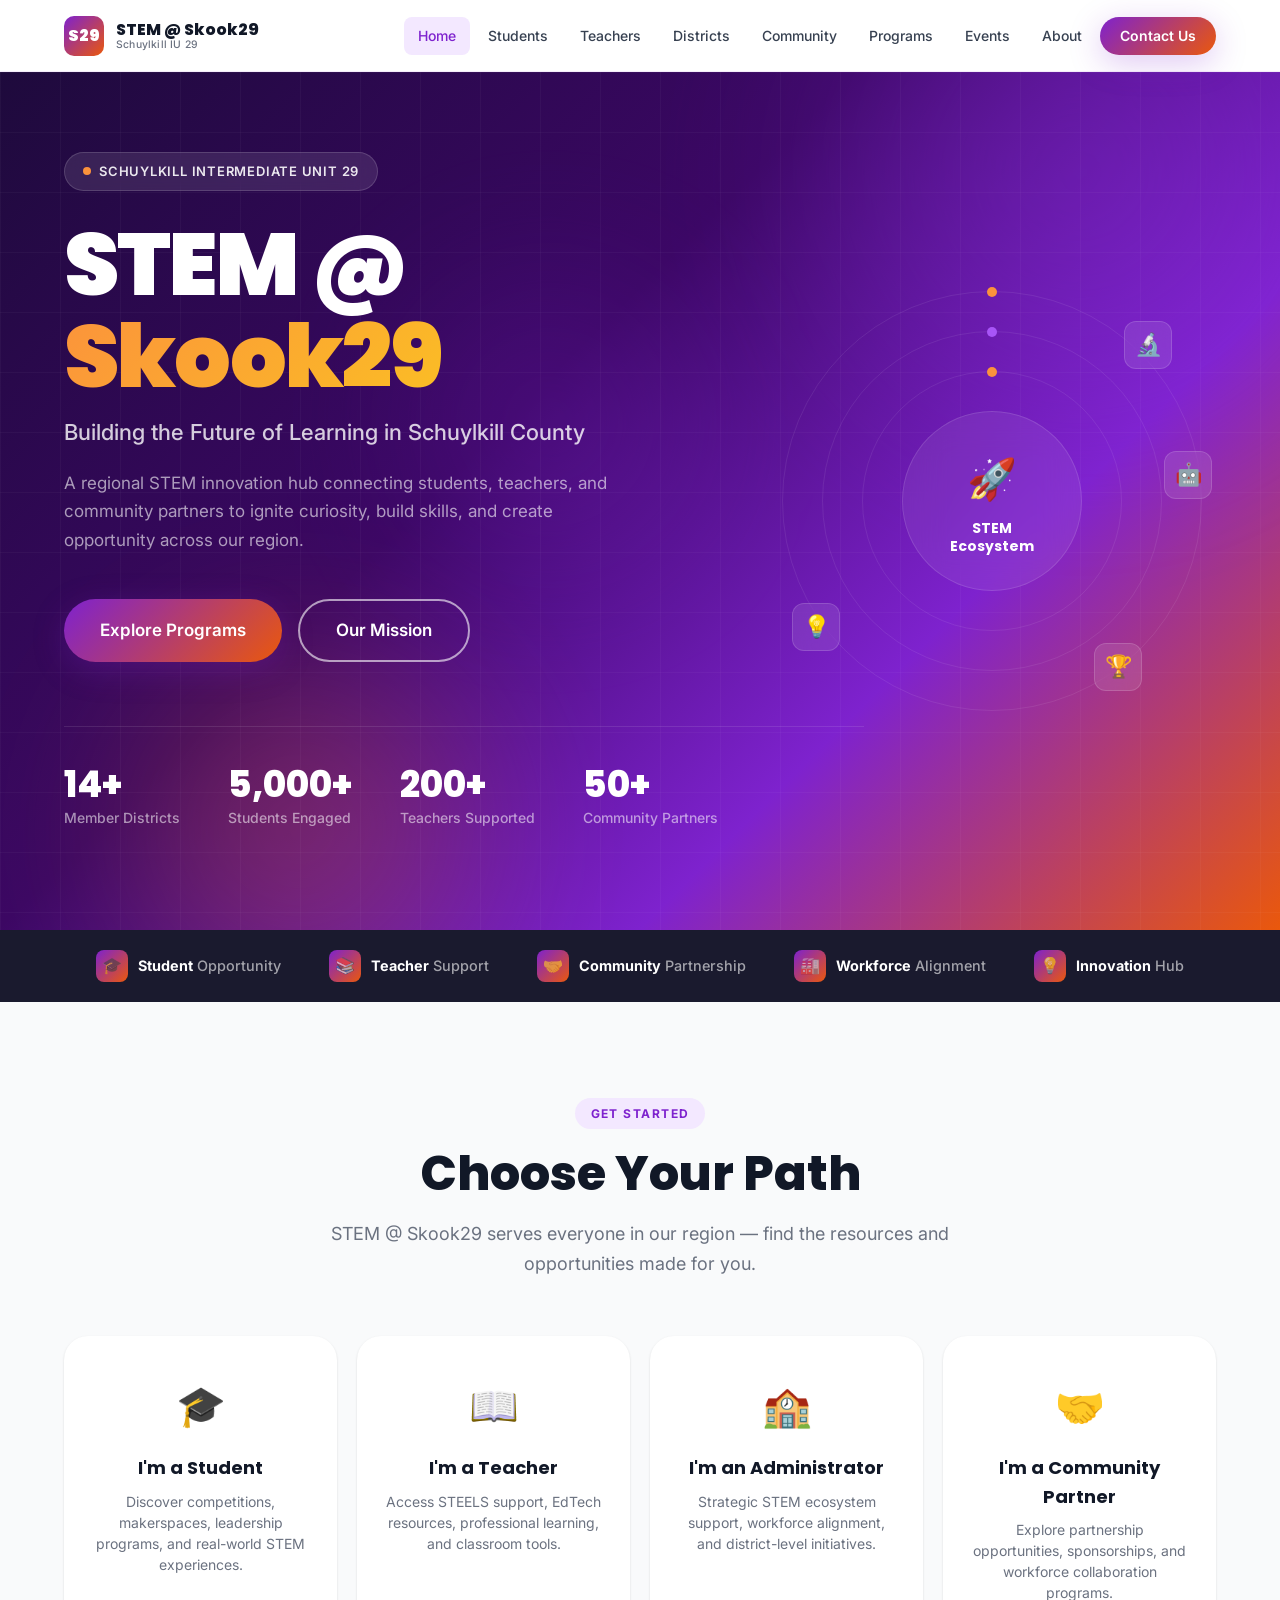
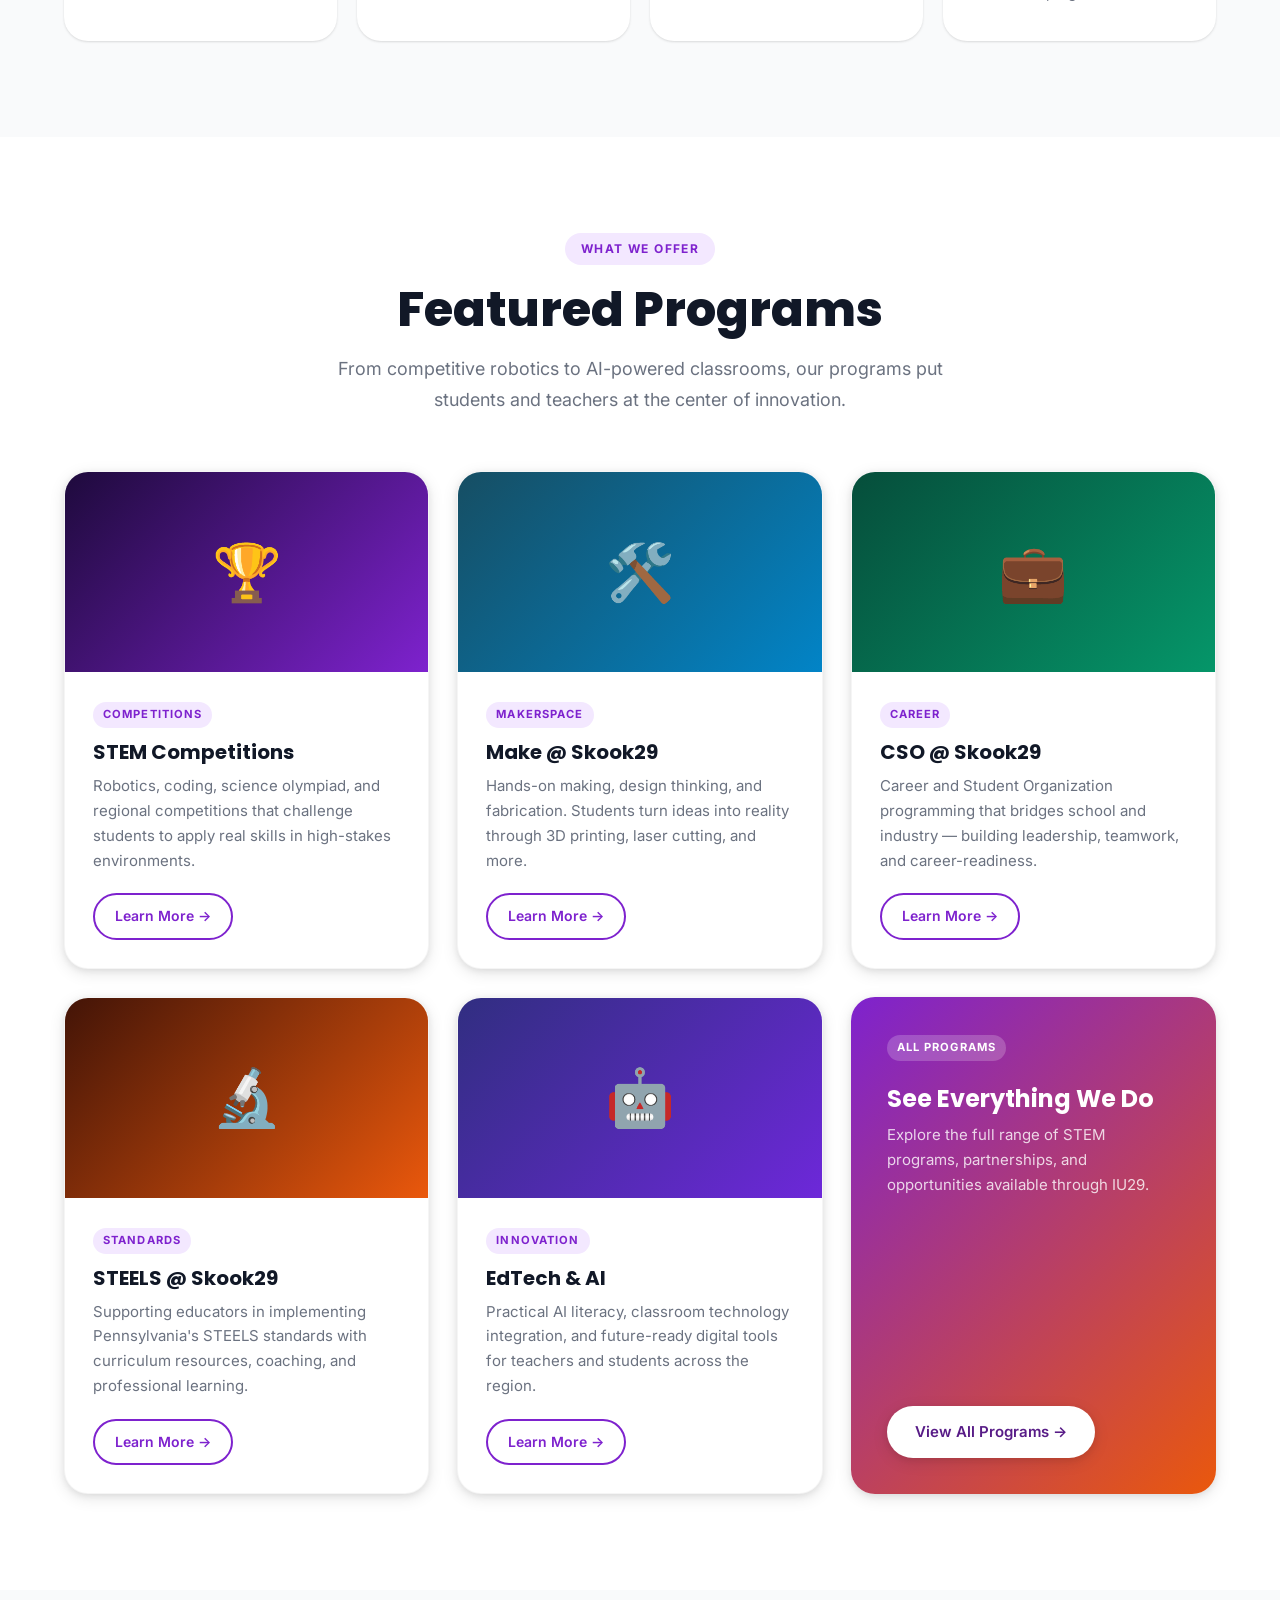
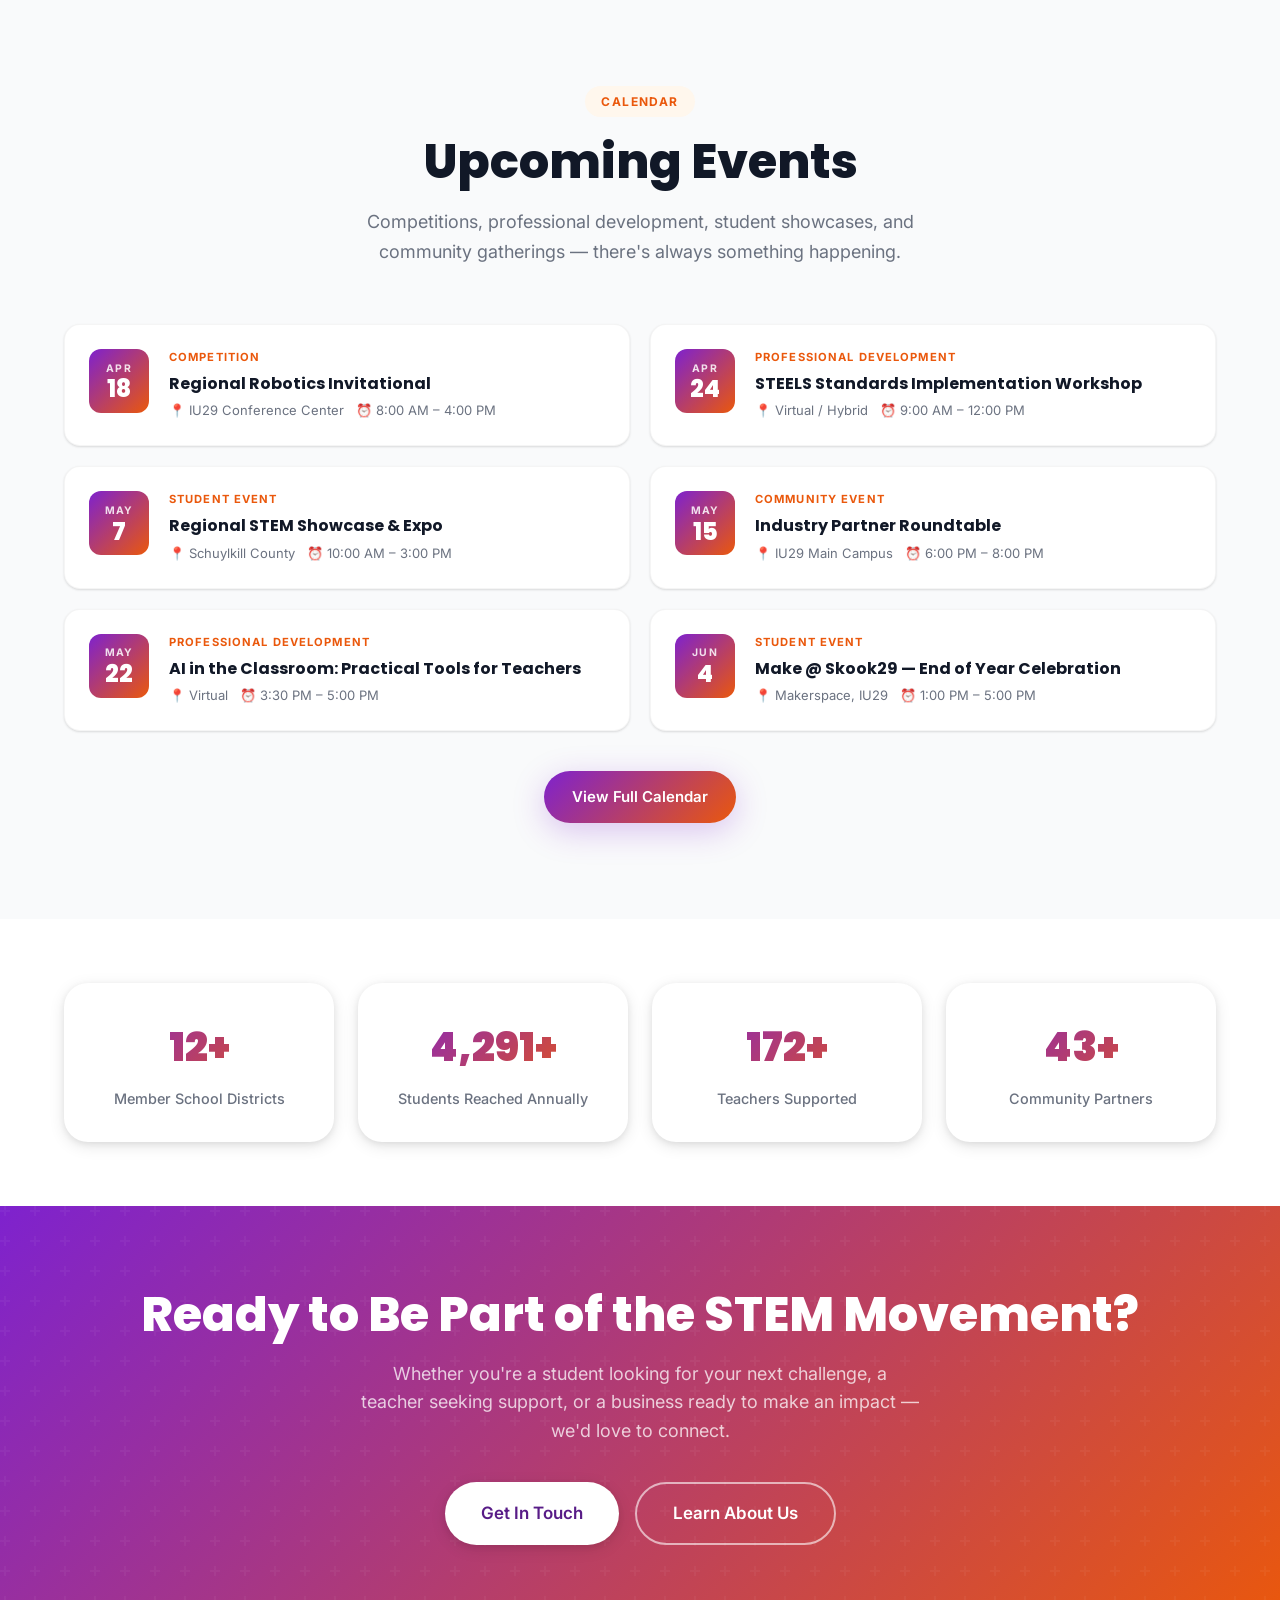
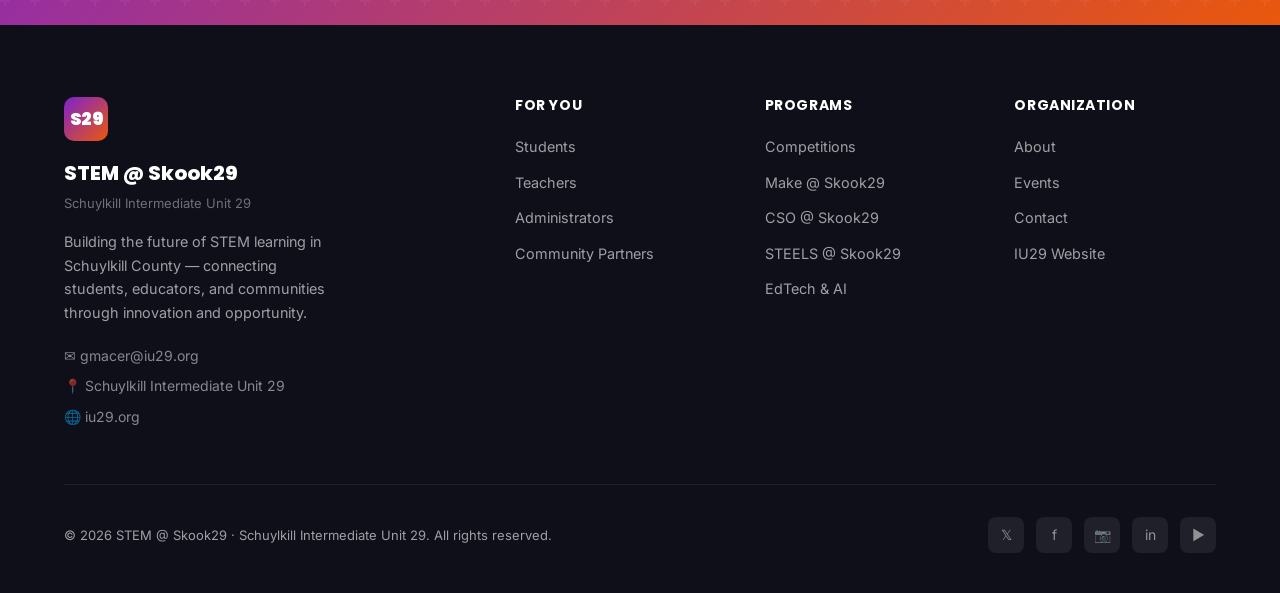
==== index.html @ bfcc295a "Add files via upload" ====
<!DOCTYPE html>
<html lang="en">
<head>
  <meta charset="UTF-8" />
  <meta name="viewport" content="width=device-width, initial-scale=1.0" />
  <title>STEM @ Skook29 — Schuylkill Intermediate Unit 29</title>
  <meta name="description" content="STEM @ Skook29 is the regional STEM innovation hub for Schuylkill County — connecting students, teachers, and community partners to build the future of learning." />
  <link rel="stylesheet" href="css/styles.css" />
  <style>
    /* Page-specific additions */
    .hero-visual {
      position: absolute;
      right: 0;
      top: 0;
      bottom: 0;
      width: 45%;
      display: flex;
      align-items: center;
      justify-content: center;
      pointer-events: none;
    }
    .hero-visual-inner {
      position: relative;
      width: 420px;
      height: 420px;
    }
    .hero-ring {
      position: absolute;
      border-radius: 50%;
      border: 1px solid rgba(255,255,255,0.08);
      animation: rotate 20s linear infinite;
    }
    .hero-ring-1 { inset: 0; animation-duration: 25s; }
    .hero-ring-2 { inset: 40px; animation-duration: 18s; animation-direction: reverse; }
    .hero-ring-3 { inset: 80px; animation-duration: 30s; }
    @keyframes rotate { from { transform: rotate(0deg); } to { transform: rotate(360deg); } }
    .hero-ring-dot {
      position: absolute;
      width: 10px;
      height: 10px;
      border-radius: 50%;
      background: var(--orange-400);
      top: -5px;
      left: 50%;
      transform: translateX(-50%);
    }
    .hero-center-badge {
      position: absolute;
      inset: 120px;
      background: rgba(255,255,255,0.07);
      backdrop-filter: blur(20px);
      border-radius: 50%;
      border: 1px solid rgba(255,255,255,0.12);
      display: flex;
      flex-direction: column;
      align-items: center;
      justify-content: center;
      text-align: center;
      padding: 20px;
    }
    .hero-center-emoji { font-size: 2.5rem; margin-bottom: 8px; }
    .hero-center-text {
      font-family: var(--font-display);
      font-size: 0.875rem;
      font-weight: 700;
      color: white;
      line-height: 1.3;
    }
    .hero-orbit-icon {
      position: absolute;
      width: 48px;
      height: 48px;
      background: rgba(255,255,255,0.1);
      backdrop-filter: blur(10px);
      border-radius: var(--radius-md);
      border: 1px solid rgba(255,255,255,0.15);
      display: flex;
      align-items: center;
      justify-content: center;
      font-size: 1.375rem;
    }

    @media (max-width: 900px) { .hero-visual { display: none; } }

    /* Mission bar */
    .mission-bar {
      background: var(--dark-800);
      padding: 20px 0;
    }
    .mission-bar-inner {
      display: flex;
      align-items: center;
      justify-content: center;
      gap: 48px;
      flex-wrap: wrap;
    }
    .mission-pill {
      display: flex;
      align-items: center;
      gap: 10px;
      color: rgba(255,255,255,0.6);
      font-size: 0.9rem;
      font-weight: 500;
    }
    .mission-pill-icon {
      width: 32px;
      height: 32px;
      background: var(--gradient-main);
      border-radius: var(--radius-sm);
      display: flex;
      align-items: center;
      justify-content: center;
      font-size: 1rem;
    }
    .mission-pill strong { color: white; }
  </style>
</head>
<body>

  <!-- NAVIGATION -->
  <nav class="navbar">
    <div class="navbar-inner">
      <a href="index.html" class="nav-brand">
        <div class="nav-logo">S29</div>
        <div class="nav-brand-text">
          <span class="nav-brand-name">STEM @ Skook29</span>
          <span class="nav-brand-sub">Schuylkill IU 29</span>
        </div>
      </a>
      <div class="nav-links">
        <a href="index.html" class="active">Home</a>
        <a href="students.html">Students</a>
        <a href="teachers.html">Teachers</a>
        <a href="districts.html">Districts</a>
        <a href="community.html">Community</a>
        <a href="programs.html">Programs</a>
        <a href="events.html">Events</a>
        <a href="about.html">About</a>
        <a href="contact.html" class="nav-cta">Contact Us</a>
      </div>
      <button class="nav-hamburger" aria-label="Toggle navigation">
        <span></span><span></span><span></span>
      </button>
    </div>
  </nav>

  <!-- MOBILE NAV -->
  <div class="mobile-nav">
    <a href="index.html">Home</a>
    <a href="students.html">Students</a>
    <a href="teachers.html">Teachers</a>
    <a href="districts.html">Districts</a>
    <a href="community.html">Community</a>
    <a href="programs.html">Programs</a>
    <a href="events.html">Events</a>
    <a href="about.html">About</a>
    <a href="contact.html">Contact</a>
  </div>

  <!-- HERO -->
  <section class="hero">
    <div class="hero-bg-orbs">
      <div class="hero-orb hero-orb-1"></div>
      <div class="hero-orb hero-orb-2"></div>
      <div class="hero-orb hero-orb-3"></div>
    </div>
    <div class="hero-grid-pattern"></div>

    <div class="hero-visual">
      <div class="hero-visual-inner">
        <div class="hero-ring hero-ring-1"><div class="hero-ring-dot"></div></div>
        <div class="hero-ring hero-ring-2"><div class="hero-ring-dot" style="background:#a855f7"></div></div>
        <div class="hero-ring hero-ring-3"><div class="hero-ring-dot" style="background:#fb923c"></div></div>
        <div class="hero-center-badge">
          <div class="hero-center-emoji">🚀</div>
          <div class="hero-center-text">STEM<br>Ecosystem</div>
        </div>
        <div class="hero-orbit-icon" style="top: 30px; right: 30px;">🔬</div>
        <div class="hero-orbit-icon" style="bottom: 60px; left: 10px;">💡</div>
        <div class="hero-orbit-icon" style="top: 160px; right: -10px;">🤖</div>
        <div class="hero-orbit-icon" style="bottom: 20px; right: 60px;">🏆</div>
      </div>
    </div>

    <div class="container">
      <div class="hero-content">
        <div class="hero-eyebrow">
          <div class="hero-eyebrow-dot"></div>
          Schuylkill Intermediate Unit 29
        </div>
        <h1 class="hero-title">
          STEM @<br>
          <span class="hero-title-accent">Skook29</span>
        </h1>
        <p class="hero-subtitle">Building the Future of Learning in Schuylkill County</p>
        <p class="hero-mission">
          A regional STEM innovation hub connecting students, teachers, and community partners
          to ignite curiosity, build skills, and create opportunity across our region.
        </p>
        <div class="hero-actions">
          <a href="programs.html" class="btn btn-primary btn-lg">Explore Programs</a>
          <a href="about.html" class="btn btn-outline-white btn-lg">Our Mission</a>
        </div>
        <div class="hero-stats">
          <div>
            <div class="hero-stat-value" data-counter="14" data-suffix="+">14+</div>
            <div class="hero-stat-label">Member Districts</div>
          </div>
          <div>
            <div class="hero-stat-value" data-counter="5000" data-suffix="+">5,000+</div>
            <div class="hero-stat-label">Students Engaged</div>
          </div>
          <div>
            <div class="hero-stat-value" data-counter="200" data-suffix="+">200+</div>
            <div class="hero-stat-label">Teachers Supported</div>
          </div>
          <div>
            <div class="hero-stat-value" data-counter="50" data-suffix="+">50+</div>
            <div class="hero-stat-label">Community Partners</div>
          </div>
        </div>
      </div>
    </div>
  </section>

  <!-- MISSION BAR -->
  <div class="mission-bar">
    <div class="container">
      <div class="mission-bar-inner">
        <div class="mission-pill">
          <div class="mission-pill-icon">🎓</div>
          <span><strong>Student</strong> Opportunity</span>
        </div>
        <div class="mission-pill">
          <div class="mission-pill-icon">📚</div>
          <span><strong>Teacher</strong> Support</span>
        </div>
        <div class="mission-pill">
          <div class="mission-pill-icon">🤝</div>
          <span><strong>Community</strong> Partnership</span>
        </div>
        <div class="mission-pill">
          <div class="mission-pill-icon">🏭</div>
          <span><strong>Workforce</strong> Alignment</span>
        </div>
        <div class="mission-pill">
          <div class="mission-pill-icon">💡</div>
          <span><strong>Innovation</strong> Hub</span>
        </div>
      </div>
    </div>
  </div>

  <!-- CHOOSE YOUR PATH -->
  <section class="path-section">
    <div class="container">
      <div class="section-header">
        <span class="section-label">Get Started</span>
        <h2 class="section-title">Choose Your Path</h2>
        <p class="section-subtitle">STEM @ Skook29 serves everyone in our region — find the resources and opportunities made for you.</p>
      </div>
      <div class="path-grid">
        <a href="students.html" class="path-card fade-in">
          <span class="path-icon">🎓</span>
          <div class="path-title">I'm a Student</div>
          <p class="path-desc">Discover competitions, makerspaces, leadership programs, and real-world STEM experiences.</p>
        </a>
        <a href="teachers.html" class="path-card fade-in">
          <span class="path-icon">📖</span>
          <div class="path-title">I'm a Teacher</div>
          <p class="path-desc">Access STEELS support, EdTech resources, professional learning, and classroom tools.</p>
        </a>
        <a href="districts.html" class="path-card fade-in">
          <span class="path-icon">🏫</span>
          <div class="path-title">I'm an Administrator</div>
          <p class="path-desc">Strategic STEM ecosystem support, workforce alignment, and district-level initiatives.</p>
        </a>
        <a href="community.html" class="path-card fade-in">
          <span class="path-icon">🤝</span>
          <div class="path-title">I'm a Community Partner</div>
          <p class="path-desc">Explore partnership opportunities, sponsorships, and workforce collaboration programs.</p>
        </a>
      </div>
    </div>
  </section>

  <!-- FEATURED PROGRAMS -->
  <section class="programs-section">
    <div class="container">
      <div class="section-header">
        <span class="section-label">What We Offer</span>
        <h2 class="section-title">Featured Programs</h2>
        <p class="section-subtitle">From competitive robotics to AI-powered classrooms, our programs put students and teachers at the center of innovation.</p>
      </div>
      <div class="grid-3 fade-in">

        <div class="card">
          <div class="card-image" style="background: linear-gradient(135deg, #1e0a3c, #7e22ce);">
            <span style="font-size: 3.5rem;">🏆</span>
          </div>
          <div class="card-body">
            <span class="card-tag">Competitions</span>
            <h3 class="card-title">STEM Competitions</h3>
            <p class="card-text">Robotics, coding, science olympiad, and regional competitions that challenge students to apply real skills in high-stakes environments.</p>
            <a href="programs.html#competitions" class="btn btn-secondary btn-sm">Learn More →</a>
          </div>
        </div>

        <div class="card">
          <div class="card-image" style="background: linear-gradient(135deg, #164e63, #0284c7);">
            <span style="font-size: 3.5rem;">🛠️</span>
          </div>
          <div class="card-body">
            <span class="card-tag">Makerspace</span>
            <h3 class="card-title">Make @ Skook29</h3>
            <p class="card-text">Hands-on making, design thinking, and fabrication. Students turn ideas into reality through 3D printing, laser cutting, and more.</p>
            <a href="programs.html#make" class="btn btn-secondary btn-sm">Learn More →</a>
          </div>
        </div>

        <div class="card">
          <div class="card-image" style="background: linear-gradient(135deg, #064e3b, #059669);">
            <span style="font-size: 3.5rem;">💼</span>
          </div>
          <div class="card-body">
            <span class="card-tag">Career</span>
            <h3 class="card-title">CSO @ Skook29</h3>
            <p class="card-text">Career and Student Organization programming that bridges school and industry — building leadership, teamwork, and career-readiness.</p>
            <a href="programs.html#cso" class="btn btn-secondary btn-sm">Learn More →</a>
          </div>
        </div>

        <div class="card">
          <div class="card-image" style="background: linear-gradient(135deg, #431407, #ea580c);">
            <span style="font-size: 3.5rem;">🔬</span>
          </div>
          <div class="card-body">
            <span class="card-tag">Standards</span>
            <h3 class="card-title">STEELS @ Skook29</h3>
            <p class="card-text">Supporting educators in implementing Pennsylvania's STEELS standards with curriculum resources, coaching, and professional learning.</p>
            <a href="programs.html#steels" class="btn btn-secondary btn-sm">Learn More →</a>
          </div>
        </div>

        <div class="card">
          <div class="card-image" style="background: linear-gradient(135deg, #312e81, #6d28d9);">
            <span style="font-size: 3.5rem;">🤖</span>
          </div>
          <div class="card-body">
            <span class="card-tag">Innovation</span>
            <h3 class="card-title">EdTech & AI</h3>
            <p class="card-text">Practical AI literacy, classroom technology integration, and future-ready digital tools for teachers and students across the region.</p>
            <a href="programs.html#edtech" class="btn btn-secondary btn-sm">Learn More →</a>
          </div>
        </div>

        <div class="card" style="background: var(--gradient-main); border: none;">
          <div class="card-body" style="padding: 36px; display: flex; flex-direction: column; height: 100%; justify-content: space-between;">
            <div>
              <span class="card-tag" style="background: rgba(255,255,255,0.2); color: white;">All Programs</span>
              <h3 class="card-title" style="color: white; font-size: 1.5rem; margin-top: 12px;">See Everything We Do</h3>
              <p class="card-text" style="color: rgba(255,255,255,0.8);">Explore the full range of STEM programs, partnerships, and opportunities available through IU29.</p>
            </div>
            <a href="programs.html" class="btn btn-white" style="margin-top: 24px; align-self: flex-start;">View All Programs →</a>
          </div>
        </div>

      </div>
    </div>
  </section>

  <!-- EVENTS PREVIEW -->
  <section class="events-section">
    <div class="container">
      <div class="section-header">
        <span class="section-label orange">Calendar</span>
        <h2 class="section-title">Upcoming Events</h2>
        <p class="section-subtitle">Competitions, professional development, student showcases, and community gatherings — there's always something happening.</p>
      </div>
      <div class="events-grid fade-in" style="margin-bottom: 40px;">

        <div class="event-card">
          <div class="event-date-box">
            <div class="event-date-month">Apr</div>
            <div class="event-date-day">18</div>
          </div>
          <div class="event-content">
            <div class="event-category">Competition</div>
            <div class="event-title">Regional Robotics Invitational</div>
            <div class="event-meta">
              <span>📍 IU29 Conference Center</span>
              <span>⏰ 8:00 AM – 4:00 PM</span>
            </div>
          </div>
        </div>

        <div class="event-card">
          <div class="event-date-box">
            <div class="event-date-month">Apr</div>
            <div class="event-date-day">24</div>
          </div>
          <div class="event-content">
            <div class="event-category">Professional Development</div>
            <div class="event-title">STEELS Standards Implementation Workshop</div>
            <div class="event-meta">
              <span>📍 Virtual / Hybrid</span>
              <span>⏰ 9:00 AM – 12:00 PM</span>
            </div>
          </div>
        </div>

        <div class="event-card">
          <div class="event-date-box">
            <div class="event-date-month">May</div>
            <div class="event-date-day">7</div>
          </div>
          <div class="event-content">
            <div class="event-category">Student Event</div>
            <div class="event-title">Regional STEM Showcase & Expo</div>
            <div class="event-meta">
              <span>📍 Schuylkill County</span>
              <span>⏰ 10:00 AM – 3:00 PM</span>
            </div>
          </div>
        </div>

        <div class="event-card">
          <div class="event-date-box">
            <div class="event-date-month">May</div>
            <div class="event-date-day">15</div>
          </div>
          <div class="event-content">
            <div class="event-category">Community Event</div>
            <div class="event-title">Industry Partner Roundtable</div>
            <div class="event-meta">
              <span>📍 IU29 Main Campus</span>
              <span>⏰ 6:00 PM – 8:00 PM</span>
            </div>
          </div>
        </div>

        <div class="event-card">
          <div class="event-date-box">
            <div class="event-date-month">May</div>
            <div class="event-date-day">22</div>
          </div>
          <div class="event-content">
            <div class="event-category">Professional Development</div>
            <div class="event-title">AI in the Classroom: Practical Tools for Teachers</div>
            <div class="event-meta">
              <span>📍 Virtual</span>
              <span>⏰ 3:30 PM – 5:00 PM</span>
            </div>
          </div>
        </div>

        <div class="event-card">
          <div class="event-date-box">
            <div class="event-date-month">Jun</div>
            <div class="event-date-day">4</div>
          </div>
          <div class="event-content">
            <div class="event-category">Student Event</div>
            <div class="event-title">Make @ Skook29 — End of Year Celebration</div>
            <div class="event-meta">
              <span>📍 Makerspace, IU29</span>
              <span>⏰ 1:00 PM – 5:00 PM</span>
            </div>
          </div>
        </div>

      </div>
      <div style="text-align: center;">
        <a href="events.html" class="btn btn-primary">View Full Calendar</a>
      </div>
    </div>
  </section>

  <!-- STATS ROW -->
  <section style="padding: var(--section-pad-sm) 0; background: white;">
    <div class="container">
      <div class="grid-4 fade-in">
        <div class="stat-card">
          <div class="value" data-counter="14" data-suffix="+">14+</div>
          <div class="label">Member School Districts</div>
        </div>
        <div class="stat-card">
          <div class="value" data-counter="5000" data-suffix="+">5,000+</div>
          <div class="label">Students Reached Annually</div>
        </div>
        <div class="stat-card">
          <div class="value" data-counter="200" data-suffix="+">200+</div>
          <div class="label">Teachers Supported</div>
        </div>
        <div class="stat-card">
          <div class="value" data-counter="50" data-suffix="+">50+</div>
          <div class="label">Community Partners</div>
        </div>
      </div>
    </div>
  </section>

  <!-- CTA BANNER -->
  <section class="cta-banner">
    <div class="container">
      <div class="cta-banner-content">
        <h2>Ready to Be Part of the STEM Movement?</h2>
        <p>Whether you're a student looking for your next challenge, a teacher seeking support, or a business ready to make an impact — we'd love to connect.</p>
        <div class="cta-banner-actions">
          <a href="contact.html" class="btn btn-white btn-lg">Get In Touch</a>
          <a href="about.html" class="btn btn-outline-white btn-lg">Learn About Us</a>
        </div>
      </div>
    </div>
  </section>

  <!-- FOOTER -->
  <footer class="footer">
    <div class="container">
      <div class="footer-grid">
        <div class="footer-brand">
          <div class="nav-logo">S29</div>
          <div class="footer-brand-name">STEM @ Skook29</div>
          <div class="footer-brand-sub">Schuylkill Intermediate Unit 29</div>
          <p>Building the future of STEM learning in Schuylkill County — connecting students, educators, and communities through innovation and opportunity.</p>
          <div class="footer-contact">
            <a href="mailto:gmacer@iu29.org">✉ gmacer@iu29.org</a>
            <a href="#">📍 Schuylkill Intermediate Unit 29</a>
            <a href="#">🌐 iu29.org</a>
          </div>
        </div>
        <div class="footer-col">
          <h4>For You</h4>
          <ul>
            <li><a href="students.html">Students</a></li>
            <li><a href="teachers.html">Teachers</a></li>
            <li><a href="districts.html">Administrators</a></li>
            <li><a href="community.html">Community Partners</a></li>
          </ul>
        </div>
        <div class="footer-col">
          <h4>Programs</h4>
          <ul>
            <li><a href="programs.html#competitions">Competitions</a></li>
            <li><a href="programs.html#make">Make @ Skook29</a></li>
            <li><a href="programs.html#cso">CSO @ Skook29</a></li>
            <li><a href="programs.html#steels">STEELS @ Skook29</a></li>
            <li><a href="programs.html#edtech">EdTech & AI</a></li>
          </ul>
        </div>
        <div class="footer-col">
          <h4>Organization</h4>
          <ul>
            <li><a href="about.html">About</a></li>
            <li><a href="events.html">Events</a></li>
            <li><a href="contact.html">Contact</a></li>
            <li><a href="#">IU29 Website</a></li>
          </ul>
        </div>
      </div>
      <div class="footer-bottom">
        <p>© 2026 STEM @ Skook29 · Schuylkill Intermediate Unit 29. All rights reserved.</p>
        <div class="social-links">
          <a href="#" class="social-link" aria-label="Twitter">𝕏</a>
          <a href="#" class="social-link" aria-label="Facebook">f</a>
          <a href="#" class="social-link" aria-label="Instagram">📷</a>
          <a href="#" class="social-link" aria-label="LinkedIn">in</a>
          <a href="#" class="social-link" aria-label="YouTube">▶</a>
        </div>
      </div>
    </div>
  </footer>

  <script src="js/main.js"></script>
</body>
</html>
---- css/styles.css ----
/* =========================================
   STEM @ Skook29 — Design System
   ========================================= */

@import url('https://fonts.googleapis.com/css2?family=Inter:wght@300;400;500;600;700;800;900&family=Poppins:wght@400;500;600;700;800;900&display=swap');

/* --- CSS Custom Properties --- */
:root {
  --purple-900: #1e0a3c;
  --purple-800: #3b0764;
  --purple-700: #581c87;
  --purple-600: #7e22ce;
  --purple-500: #9333ea;
  --purple-400: #a855f7;
  --purple-100: #f3e8ff;

  --orange-600: #ea580c;
  --orange-500: #f97316;
  --orange-400: #fb923c;
  --orange-100: #fff7ed;

  --dark: #0f0f1a;
  --dark-800: #1a1a2e;
  --gray-900: #111827;
  --gray-700: #374151;
  --gray-500: #6b7280;
  --gray-300: #d1d5db;
  --gray-100: #f3f4f6;
  --gray-50: #f9fafb;
  --white: #ffffff;

  --gradient-main: linear-gradient(135deg, #7e22ce 0%, #ea580c 100%);
  --gradient-hero: linear-gradient(135deg, #1e0a3c 0%, #3b0764 40%, #7e22ce 70%, #ea580c 100%);
  --gradient-card: linear-gradient(135deg, #7e22ce, #9333ea);
  --gradient-orange: linear-gradient(135deg, #ea580c, #f97316);
  --gradient-subtle: linear-gradient(135deg, #f3e8ff 0%, #fff7ed 100%);

  --shadow-sm: 0 1px 3px rgba(0,0,0,0.08), 0 1px 2px rgba(0,0,0,0.06);
  --shadow-md: 0 4px 16px rgba(0,0,0,0.10), 0 2px 6px rgba(0,0,0,0.07);
  --shadow-lg: 0 10px 40px rgba(0,0,0,0.12), 0 4px 12px rgba(0,0,0,0.08);
  --shadow-xl: 0 20px 60px rgba(0,0,0,0.15);
  --shadow-purple: 0 8px 32px rgba(126,34,206,0.25);
  --shadow-orange: 0 8px 32px rgba(234,88,12,0.25);

  --radius-sm: 8px;
  --radius-md: 12px;
  --radius-lg: 16px;
  --radius-xl: 24px;
  --radius-full: 9999px;

  --font-body: 'Inter', -apple-system, BlinkMacSystemFont, sans-serif;
  --font-display: 'Poppins', 'Inter', sans-serif;

  --nav-height: 72px;
  --section-pad: 96px;
  --section-pad-sm: 64px;
}

/* --- Reset & Base --- */
*, *::before, *::after { box-sizing: border-box; margin: 0; padding: 0; }

html {
  scroll-behavior: smooth;
  font-size: 16px;
}

body {
  font-family: var(--font-body);
  color: var(--gray-900);
  background: var(--white);
  line-height: 1.6;
  -webkit-font-smoothing: antialiased;
  -moz-osx-font-smoothing: grayscale;
}

img { max-width: 100%; height: auto; display: block; }
a { color: inherit; text-decoration: none; }
ul { list-style: none; }

/* --- Typography --- */
h1, h2, h3, h4, h5, h6 {
  font-family: var(--font-display);
  line-height: 1.2;
  font-weight: 700;
}

.text-gradient {
  background: var(--gradient-main);
  -webkit-background-clip: text;
  -webkit-text-fill-color: transparent;
  background-clip: text;
}

/* --- Layout --- */
.container {
  width: 100%;
  max-width: 1200px;
  margin: 0 auto;
  padding: 0 24px;
}

.container-wide {
  width: 100%;
  max-width: 1400px;
  margin: 0 auto;
  padding: 0 24px;
}

section {
  padding: var(--section-pad) 0;
}

.section-sm {
  padding: var(--section-pad-sm) 0;
}

/* --- Section Headers --- */
.section-header {
  text-align: center;
  margin-bottom: 56px;
}

.section-label {
  display: inline-block;
  font-size: 0.75rem;
  font-weight: 700;
  letter-spacing: 0.12em;
  text-transform: uppercase;
  color: var(--purple-600);
  background: var(--purple-100);
  padding: 6px 16px;
  border-radius: var(--radius-full);
  margin-bottom: 16px;
}

.section-label.orange {
  color: var(--orange-600);
  background: var(--orange-100);
}

.section-title {
  font-size: clamp(2rem, 4vw, 3rem);
  font-weight: 800;
  color: var(--gray-900);
  margin-bottom: 16px;
}

.section-subtitle {
  font-size: 1.125rem;
  color: var(--gray-500);
  max-width: 640px;
  margin: 0 auto;
  line-height: 1.7;
}

/* =========================================
   NAVIGATION
   ========================================= */

.navbar {
  position: sticky;
  top: 0;
  z-index: 1000;
  height: var(--nav-height);
  background: rgba(255,255,255,0.95);
  backdrop-filter: blur(20px);
  -webkit-backdrop-filter: blur(20px);
  border-bottom: 1px solid rgba(126,34,206,0.08);
  transition: box-shadow 0.3s ease;
}

.navbar.scrolled {
  box-shadow: var(--shadow-md);
}

.navbar-inner {
  display: flex;
  align-items: center;
  justify-content: space-between;
  height: var(--nav-height);
  max-width: 1200px;
  margin: 0 auto;
  padding: 0 24px;
}

.nav-brand {
  display: flex;
  align-items: center;
  gap: 12px;
  flex-shrink: 0;
}

.nav-logo {
  width: 40px;
  height: 40px;
  background: var(--gradient-main);
  border-radius: 10px;
  display: flex;
  align-items: center;
  justify-content: center;
  font-family: var(--font-display);
  font-weight: 900;
  font-size: 1rem;
  color: white;
  letter-spacing: -0.02em;
}

.nav-brand-text {
  display: flex;
  flex-direction: column;
  line-height: 1.1;
}

.nav-brand-name {
  font-family: var(--font-display);
  font-weight: 800;
  font-size: 1rem;
  color: var(--gray-900);
}

.nav-brand-sub {
  font-size: 0.65rem;
  font-weight: 500;
  color: var(--gray-500);
  letter-spacing: 0.02em;
}

.nav-links {
  display: flex;
  align-items: center;
  gap: 4px;
}

.nav-links a {
  font-size: 0.875rem;
  font-weight: 500;
  color: var(--gray-700);
  padding: 8px 14px;
  border-radius: var(--radius-sm);
  transition: all 0.2s ease;
  white-space: nowrap;
}

.nav-links a:hover,
.nav-links a.active {
  color: var(--purple-600);
  background: var(--purple-100);
}

.nav-cta {
  background: var(--gradient-main) !important;
  color: white !important;
  padding: 8px 20px !important;
  border-radius: var(--radius-full) !important;
  font-weight: 600 !important;
  box-shadow: var(--shadow-purple);
  transition: opacity 0.2s ease, transform 0.2s ease !important;
}

.nav-cta:hover {
  opacity: 0.9 !important;
  transform: translateY(-1px) !important;
  background: var(--gradient-main) !important;
}

.nav-hamburger {
  display: none;
  flex-direction: column;
  gap: 5px;
  cursor: pointer;
  padding: 8px;
  border-radius: var(--radius-sm);
  border: none;
  background: none;
}

.nav-hamburger span {
  display: block;
  width: 24px;
  height: 2px;
  background: var(--gray-700);
  border-radius: 2px;
  transition: all 0.3s ease;
}

.mobile-nav {
  display: none;
  position: fixed;
  top: var(--nav-height);
  left: 0;
  right: 0;
  background: white;
  border-bottom: 1px solid var(--gray-100);
  padding: 16px 24px;
  box-shadow: var(--shadow-lg);
  z-index: 999;
  flex-direction: column;
  gap: 4px;
}

.mobile-nav.open { display: flex; }

.mobile-nav a {
  font-size: 1rem;
  font-weight: 500;
  color: var(--gray-700);
  padding: 12px 16px;
  border-radius: var(--radius-md);
  transition: all 0.2s ease;
}

.mobile-nav a:hover { background: var(--gray-50); color: var(--purple-600); }

/* =========================================
   BUTTONS
   ========================================= */

.btn {
  display: inline-flex;
  align-items: center;
  justify-content: center;
  gap: 8px;
  font-family: var(--font-body);
  font-weight: 600;
  font-size: 0.9375rem;
  padding: 14px 28px;
  border-radius: var(--radius-full);
  border: none;
  cursor: pointer;
  transition: all 0.25s ease;
  white-space: nowrap;
  text-decoration: none;
}

.btn-primary {
  background: var(--gradient-main);
  color: white;
  box-shadow: var(--shadow-purple);
}

.btn-primary:hover {
  transform: translateY(-2px);
  box-shadow: 0 12px 40px rgba(126,34,206,0.35);
}

.btn-secondary {
  background: transparent;
  color: var(--purple-600);
  border: 2px solid var(--purple-600);
}

.btn-secondary:hover {
  background: var(--purple-600);
  color: white;
  transform: translateY(-2px);
}

.btn-white {
  background: white;
  color: var(--purple-700);
  box-shadow: var(--shadow-md);
}

.btn-white:hover {
  transform: translateY(-2px);
  box-shadow: var(--shadow-lg);
}

.btn-outline-white {
  background: transparent;
  color: white;
  border: 2px solid rgba(255,255,255,0.6);
}

.btn-outline-white:hover {
  background: rgba(255,255,255,0.15);
  border-color: white;
  transform: translateY(-2px);
}

.btn-sm {
  font-size: 0.875rem;
  padding: 10px 20px;
}

.btn-lg {
  font-size: 1.0625rem;
  padding: 16px 36px;
}

.btn-icon {
  width: 20px;
  height: 20px;
}

/* =========================================
   CARDS
   ========================================= */

.card {
  background: white;
  border-radius: var(--radius-xl);
  box-shadow: var(--shadow-md);
  overflow: hidden;
  transition: transform 0.3s ease, box-shadow 0.3s ease;
  border: 1px solid rgba(0,0,0,0.04);
}

.card:hover {
  transform: translateY(-6px);
  box-shadow: var(--shadow-xl);
}

.card-image {
  width: 100%;
  height: 200px;
  background: var(--gradient-subtle);
  display: flex;
  align-items: center;
  justify-content: center;
  font-size: 3rem;
  position: relative;
  overflow: hidden;
}

.card-image-overlay {
  position: absolute;
  inset: 0;
  background: var(--gradient-main);
  opacity: 0.08;
}

.card-body {
  padding: 28px;
}

.card-tag {
  display: inline-block;
  font-size: 0.7rem;
  font-weight: 700;
  letter-spacing: 0.1em;
  text-transform: uppercase;
  color: var(--purple-600);
  background: var(--purple-100);
  padding: 4px 10px;
  border-radius: var(--radius-full);
  margin-bottom: 12px;
}

.card-title {
  font-size: 1.25rem;
  font-weight: 700;
  color: var(--gray-900);
  margin-bottom: 10px;
  font-family: var(--font-display);
}

.card-text {
  font-size: 0.9375rem;
  color: var(--gray-500);
  line-height: 1.65;
  margin-bottom: 20px;
}

/* Grid systems */
.grid-3 {
  display: grid;
  grid-template-columns: repeat(3, 1fr);
  gap: 28px;
}

.grid-4 {
  display: grid;
  grid-template-columns: repeat(4, 1fr);
  gap: 24px;
}

.grid-2 {
  display: grid;
  grid-template-columns: repeat(2, 1fr);
  gap: 32px;
}

/* =========================================
   HERO SECTION
   ========================================= */

.hero {
  position: relative;
  min-height: 92vh;
  display: flex;
  align-items: center;
  background: var(--gradient-hero);
  overflow: hidden;
  padding: 80px 0 100px;
}

.hero-bg-orbs {
  position: absolute;
  inset: 0;
  pointer-events: none;
}

.hero-orb {
  position: absolute;
  border-radius: 50%;
  filter: blur(80px);
  opacity: 0.3;
}

.hero-orb-1 {
  width: 600px;
  height: 600px;
  background: radial-gradient(circle, #9333ea, transparent);
  top: -200px;
  right: -100px;
}

.hero-orb-2 {
  width: 400px;
  height: 400px;
  background: radial-gradient(circle, #f97316, transparent);
  bottom: -100px;
  left: 100px;
}

.hero-orb-3 {
  width: 300px;
  height: 300px;
  background: radial-gradient(circle, #7e22ce, transparent);
  top: 200px;
  left: 400px;
}

.hero-grid-pattern {
  position: absolute;
  inset: 0;
  background-image:
    linear-gradient(rgba(255,255,255,0.03) 1px, transparent 1px),
    linear-gradient(90deg, rgba(255,255,255,0.03) 1px, transparent 1px);
  background-size: 60px 60px;
  pointer-events: none;
}

.hero-content {
  position: relative;
  z-index: 2;
  max-width: 800px;
}

.hero-eyebrow {
  display: inline-flex;
  align-items: center;
  gap: 8px;
  background: rgba(255,255,255,0.1);
  backdrop-filter: blur(10px);
  border: 1px solid rgba(255,255,255,0.15);
  padding: 8px 18px;
  border-radius: var(--radius-full);
  font-size: 0.8125rem;
  font-weight: 600;
  color: rgba(255,255,255,0.9);
  letter-spacing: 0.06em;
  text-transform: uppercase;
  margin-bottom: 28px;
}

.hero-eyebrow-dot {
  width: 8px;
  height: 8px;
  background: var(--orange-400);
  border-radius: 50%;
  animation: pulse 2s ease infinite;
}

@keyframes pulse {
  0%, 100% { opacity: 1; transform: scale(1); }
  50% { opacity: 0.6; transform: scale(0.8); }
}

.hero-title {
  font-family: var(--font-display);
  font-size: clamp(3rem, 7vw, 5.5rem);
  font-weight: 900;
  color: white;
  line-height: 1.05;
  letter-spacing: -0.02em;
  margin-bottom: 12px;
}

.hero-title-accent {
  background: linear-gradient(135deg, #fb923c, #fbbf24);
  -webkit-background-clip: text;
  -webkit-text-fill-color: transparent;
  background-clip: text;
}

.hero-subtitle {
  font-size: clamp(1.125rem, 2.5vw, 1.375rem);
  font-weight: 500;
  color: rgba(255,255,255,0.8);
  margin-bottom: 20px;
  line-height: 1.5;
}

.hero-mission {
  font-size: 1.0625rem;
  color: rgba(255,255,255,0.6);
  margin-bottom: 44px;
  max-width: 580px;
  line-height: 1.7;
}

.hero-actions {
  display: flex;
  gap: 16px;
  flex-wrap: wrap;
  margin-bottom: 64px;
}

.hero-stats {
  display: flex;
  gap: 48px;
  border-top: 1px solid rgba(255,255,255,0.1);
  padding-top: 40px;
  flex-wrap: wrap;
}

.hero-stat-value {
  font-family: var(--font-display);
  font-size: 2.25rem;
  font-weight: 800;
  color: white;
  line-height: 1;
}

.hero-stat-label {
  font-size: 0.875rem;
  color: rgba(255,255,255,0.55);
  margin-top: 4px;
  font-weight: 500;
}

/* =========================================
   CHOOSE YOUR PATH
   ========================================= */

.path-section {
  background: var(--gray-50);
  padding: var(--section-pad) 0;
}

.path-grid {
  display: grid;
  grid-template-columns: repeat(4, 1fr);
  gap: 20px;
}

.path-card {
  background: white;
  border-radius: var(--radius-xl);
  padding: 36px 24px;
  text-align: center;
  border: 2px solid transparent;
  cursor: pointer;
  transition: all 0.3s ease;
  box-shadow: var(--shadow-sm);
  text-decoration: none;
  display: block;
}

.path-card:hover {
  border-color: var(--purple-400);
  transform: translateY(-6px);
  box-shadow: var(--shadow-purple);
}

.path-icon {
  font-size: 2.5rem;
  margin-bottom: 16px;
  display: block;
}

.path-title {
  font-family: var(--font-display);
  font-size: 1.125rem;
  font-weight: 700;
  color: var(--gray-900);
  margin-bottom: 8px;
}

.path-desc {
  font-size: 0.875rem;
  color: var(--gray-500);
  line-height: 1.5;
}

.path-card:nth-child(1) .path-icon { filter: hue-rotate(0deg); }
.path-card:nth-child(2) .path-icon { filter: hue-rotate(60deg); }

/* =========================================
   PROGRAMS SECTION
   ========================================= */

.programs-section { background: white; }

/* =========================================
   EVENTS SECTION
   ========================================= */

.events-section { background: var(--gray-50); }

.event-card {
  background: white;
  border-radius: var(--radius-lg);
  padding: 24px;
  display: flex;
  gap: 20px;
  align-items: flex-start;
  box-shadow: var(--shadow-sm);
  border: 1px solid rgba(0,0,0,0.04);
  transition: all 0.25s ease;
}

.event-card:hover {
  box-shadow: var(--shadow-md);
  transform: translateY(-2px);
}

.event-date-box {
  min-width: 60px;
  height: 64px;
  background: var(--gradient-main);
  border-radius: var(--radius-md);
  display: flex;
  flex-direction: column;
  align-items: center;
  justify-content: center;
  color: white;
}

.event-date-month {
  font-size: 0.65rem;
  font-weight: 700;
  letter-spacing: 0.1em;
  text-transform: uppercase;
  opacity: 0.85;
}

.event-date-day {
  font-family: var(--font-display);
  font-size: 1.5rem;
  font-weight: 800;
  line-height: 1;
}

.event-content { flex: 1; }

.event-category {
  font-size: 0.7rem;
  font-weight: 700;
  text-transform: uppercase;
  letter-spacing: 0.1em;
  color: var(--orange-600);
  margin-bottom: 4px;
}

.event-title {
  font-size: 1rem;
  font-weight: 700;
  color: var(--gray-900);
  margin-bottom: 4px;
  font-family: var(--font-display);
}

.event-meta {
  font-size: 0.8125rem;
  color: var(--gray-500);
  display: flex;
  gap: 12px;
  flex-wrap: wrap;
}

.events-grid {
  display: grid;
  grid-template-columns: repeat(2, 1fr);
  gap: 20px;
}

/* =========================================
   PAGE HERO (interior pages)
   ========================================= */

.page-hero {
  background: var(--gradient-hero);
  padding: 96px 0 80px;
  position: relative;
  overflow: hidden;
  text-align: center;
}

.page-hero-bg {
  position: absolute;
  inset: 0;
  background-image:
    linear-gradient(rgba(255,255,255,0.03) 1px, transparent 1px),
    linear-gradient(90deg, rgba(255,255,255,0.03) 1px, transparent 1px);
  background-size: 60px 60px;
  pointer-events: none;
}

.page-hero-orb {
  position: absolute;
  border-radius: 50%;
  filter: blur(100px);
  opacity: 0.2;
}

.page-hero-orb-1 {
  width: 500px;
  height: 500px;
  background: radial-gradient(circle, #9333ea, transparent);
  top: -200px;
  right: -100px;
}

.page-hero-orb-2 {
  width: 400px;
  height: 400px;
  background: radial-gradient(circle, #f97316, transparent);
  bottom: -150px;
  left: -50px;
}

.page-hero-content {
  position: relative;
  z-index: 2;
}

.page-hero-label {
  display: inline-block;
  font-size: 0.75rem;
  font-weight: 700;
  letter-spacing: 0.14em;
  text-transform: uppercase;
  color: rgba(255,255,255,0.7);
  background: rgba(255,255,255,0.1);
  border: 1px solid rgba(255,255,255,0.15);
  padding: 6px 16px;
  border-radius: var(--radius-full);
  margin-bottom: 20px;
}

.page-hero-title {
  font-family: var(--font-display);
  font-size: clamp(2.5rem, 5vw, 4rem);
  font-weight: 900;
  color: white;
  margin-bottom: 16px;
  letter-spacing: -0.02em;
}

.page-hero-subtitle {
  font-size: 1.125rem;
  color: rgba(255,255,255,0.7);
  max-width: 600px;
  margin: 0 auto 32px;
  line-height: 1.65;
}

/* =========================================
   FEATURE ITEMS
   ========================================= */

.feature-item {
  display: flex;
  gap: 20px;
  align-items: flex-start;
  padding: 24px;
  border-radius: var(--radius-lg);
  background: var(--gray-50);
  border: 1px solid transparent;
  transition: all 0.25s ease;
}

.feature-item:hover {
  background: white;
  border-color: var(--purple-100);
  box-shadow: var(--shadow-md);
}

.feature-icon-wrap {
  width: 52px;
  height: 52px;
  border-radius: var(--radius-md);
  background: var(--gradient-main);
  display: flex;
  align-items: center;
  justify-content: center;
  font-size: 1.375rem;
  flex-shrink: 0;
}

.feature-content h4 {
  font-size: 1rem;
  font-weight: 700;
  color: var(--gray-900);
  margin-bottom: 6px;
  font-family: var(--font-display);
}

.feature-content p {
  font-size: 0.9rem;
  color: var(--gray-500);
  line-height: 1.6;
}

.feature-grid {
  display: grid;
  grid-template-columns: repeat(2, 1fr);
  gap: 16px;
}

/* =========================================
   CTA BANNER
   ========================================= */

.cta-banner {
  background: var(--gradient-main);
  padding: 80px 0;
  text-align: center;
  position: relative;
  overflow: hidden;
}

.cta-banner::before {
  content: '';
  position: absolute;
  inset: 0;
  background: url("data:image/svg+xml,%3Csvg width='60' height='60' viewBox='0 0 60 60' xmlns='http://www.w3.org/2000/svg'%3E%3Cg fill='none' fill-rule='evenodd'%3E%3Cg fill='%23ffffff' fill-opacity='0.04'%3E%3Cpath d='M36 34v-4h-2v4h-4v2h4v4h2v-4h4v-2h-4zm0-30V0h-2v4h-4v2h4v4h2V6h4V4h-4zM6 34v-4H4v4H0v2h4v4h2v-4h4v-2H6zM6 4V0H4v4H0v2h4v4h2V6h4V4H6z'/%3E%3C/g%3E%3C/g%3E%3C/svg%3E");
}

.cta-banner-content {
  position: relative;
  z-index: 2;
}

.cta-banner h2 {
  font-size: clamp(1.75rem, 4vw, 3rem);
  font-weight: 800;
  color: white;
  margin-bottom: 16px;
  font-family: var(--font-display);
}

.cta-banner p {
  font-size: 1.125rem;
  color: rgba(255,255,255,0.75);
  margin-bottom: 36px;
  max-width: 560px;
  margin-left: auto;
  margin-right: auto;
}

.cta-banner-actions {
  display: flex;
  gap: 16px;
  justify-content: center;
  flex-wrap: wrap;
}

/* =========================================
   FOOTER
   ========================================= */

.footer {
  background: var(--dark);
  color: rgba(255,255,255,0.6);
  padding: 72px 0 40px;
}

.footer-grid {
  display: grid;
  grid-template-columns: 2fr 1fr 1fr 1fr;
  gap: 48px;
  margin-bottom: 56px;
}

.footer-brand .nav-logo {
  width: 44px;
  height: 44px;
  font-size: 1.1rem;
  margin-bottom: 16px;
}

.footer-brand-name {
  font-family: var(--font-display);
  font-size: 1.25rem;
  font-weight: 800;
  color: white;
  margin-bottom: 4px;
}

.footer-brand-sub {
  font-size: 0.8125rem;
  color: rgba(255,255,255,0.4);
  margin-bottom: 16px;
}

.footer-brand p {
  font-size: 0.9rem;
  line-height: 1.65;
  max-width: 280px;
}

.footer-contact {
  margin-top: 20px;
  display: flex;
  flex-direction: column;
  gap: 8px;
}

.footer-contact a {
  font-size: 0.875rem;
  color: rgba(255,255,255,0.5);
  transition: color 0.2s ease;
  display: flex;
  align-items: center;
  gap: 8px;
}

.footer-contact a:hover { color: var(--orange-400); }

.footer-col h4 {
  font-family: var(--font-display);
  font-size: 0.875rem;
  font-weight: 700;
  color: white;
  margin-bottom: 20px;
  letter-spacing: 0.04em;
  text-transform: uppercase;
}

.footer-col ul {
  display: flex;
  flex-direction: column;
  gap: 10px;
}

.footer-col ul a {
  font-size: 0.9rem;
  transition: color 0.2s ease;
}

.footer-col ul a:hover { color: white; }

.footer-bottom {
  border-top: 1px solid rgba(255,255,255,0.07);
  padding-top: 32px;
  display: flex;
  justify-content: space-between;
  align-items: center;
  flex-wrap: wrap;
  gap: 16px;
}

.footer-bottom p { font-size: 0.8125rem; }

.social-links {
  display: flex;
  gap: 12px;
}

.social-link {
  width: 36px;
  height: 36px;
  border-radius: var(--radius-sm);
  background: rgba(255,255,255,0.07);
  display: flex;
  align-items: center;
  justify-content: center;
  font-size: 0.875rem;
  transition: all 0.2s ease;
  color: rgba(255,255,255,0.5);
}

.social-link:hover {
  background: var(--gradient-main);
  color: white;
  transform: translateY(-2px);
}

/* =========================================
   HIGHLIGHT / ACCENT SECTIONS
   ========================================= */

.highlight-section {
  background: var(--gradient-subtle);
  border-radius: var(--radius-xl);
  padding: 48px;
}

.highlight-section.dark {
  background: var(--gradient-hero);
  color: white;
}

.stat-card {
  background: white;
  border-radius: var(--radius-xl);
  padding: 32px 24px;
  text-align: center;
  box-shadow: var(--shadow-md);
}

.stat-card .value {
  font-family: var(--font-display);
  font-size: 2.5rem;
  font-weight: 900;
  background: var(--gradient-main);
  -webkit-background-clip: text;
  -webkit-text-fill-color: transparent;
  background-clip: text;
  margin-bottom: 8px;
}

.stat-card .label {
  font-size: 0.9rem;
  color: var(--gray-500);
  font-weight: 500;
}

/* Breadcrumb */
.breadcrumb {
  display: flex;
  align-items: center;
  gap: 8px;
  font-size: 0.8125rem;
  color: rgba(255,255,255,0.5);
  margin-bottom: 20px;
  justify-content: center;
}

.breadcrumb a { color: rgba(255,255,255,0.5); transition: color 0.2s ease; }
.breadcrumb a:hover { color: rgba(255,255,255,0.9); }
.breadcrumb span { color: rgba(255,255,255,0.3); }

/* Program badge */
.program-badge {
  display: inline-flex;
  align-items: center;
  gap: 8px;
  background: rgba(255,255,255,0.12);
  border: 1px solid rgba(255,255,255,0.2);
  color: white;
  font-size: 0.8125rem;
  font-weight: 600;
  padding: 6px 14px;
  border-radius: var(--radius-full);
  margin-bottom: 20px;
}

/* Divider */
.divider {
  height: 1px;
  background: linear-gradient(90deg, transparent, var(--gray-200), transparent);
  margin: 0;
}

/* Tags row */
.tags-row {
  display: flex;
  gap: 10px;
  flex-wrap: wrap;
}

.tag {
  display: inline-flex;
  align-items: center;
  gap: 6px;
  background: var(--gray-100);
  color: var(--gray-700);
  font-size: 0.8125rem;
  font-weight: 500;
  padding: 6px 14px;
  border-radius: var(--radius-full);
}

/* Testimonial / Quote */
.quote-card {
  background: white;
  border-radius: var(--radius-xl);
  padding: 36px;
  box-shadow: var(--shadow-md);
  border-left: 4px solid var(--purple-500);
}

.quote-text {
  font-size: 1.125rem;
  color: var(--gray-700);
  line-height: 1.7;
  font-style: italic;
  margin-bottom: 20px;
}

.quote-author {
  font-weight: 700;
  color: var(--gray-900);
  font-size: 0.9375rem;
}

.quote-role {
  font-size: 0.8125rem;
  color: var(--purple-600);
  font-weight: 500;
}

/* Two-column layout */
.two-col {
  display: grid;
  grid-template-columns: 1fr 1fr;
  gap: 64px;
  align-items: center;
}

.two-col.reverse { direction: rtl; }
.two-col.reverse > * { direction: ltr; }

/* =========================================
   RESPONSIVE
   ========================================= */

@media (max-width: 1024px) {
  .grid-4 { grid-template-columns: repeat(2, 1fr); }
  .path-grid { grid-template-columns: repeat(2, 1fr); }
  .footer-grid { grid-template-columns: 1fr 1fr; }
  .two-col { gap: 40px; }
}

@media (max-width: 768px) {
  :root {
    --section-pad: 64px;
    --section-pad-sm: 48px;
  }

  .nav-links { display: none; }
  .nav-hamburger { display: flex; }

  .hero { min-height: auto; padding: 80px 0 80px; }
  .hero-stats { gap: 28px; }

  .grid-3 { grid-template-columns: 1fr; }
  .grid-2 { grid-template-columns: 1fr; }
  .events-grid { grid-template-columns: 1fr; }
  .path-grid { grid-template-columns: repeat(2, 1fr); }
  .two-col { grid-template-columns: 1fr; }
  .two-col.reverse { direction: ltr; }

  .footer-grid { grid-template-columns: 1fr; gap: 32px; }
  .footer-bottom { flex-direction: column; text-align: center; }

  .section-header { margin-bottom: 40px; }
  .hero-actions { flex-direction: column; }
  .hero-actions .btn { width: 100%; max-width: 320px; }
}

@media (max-width: 480px) {
  .path-grid { grid-template-columns: 1fr; }
  .grid-4 { grid-template-columns: 1fr; }
  .hero-title { font-size: 2.5rem; }
  .container { padding: 0 16px; }
}
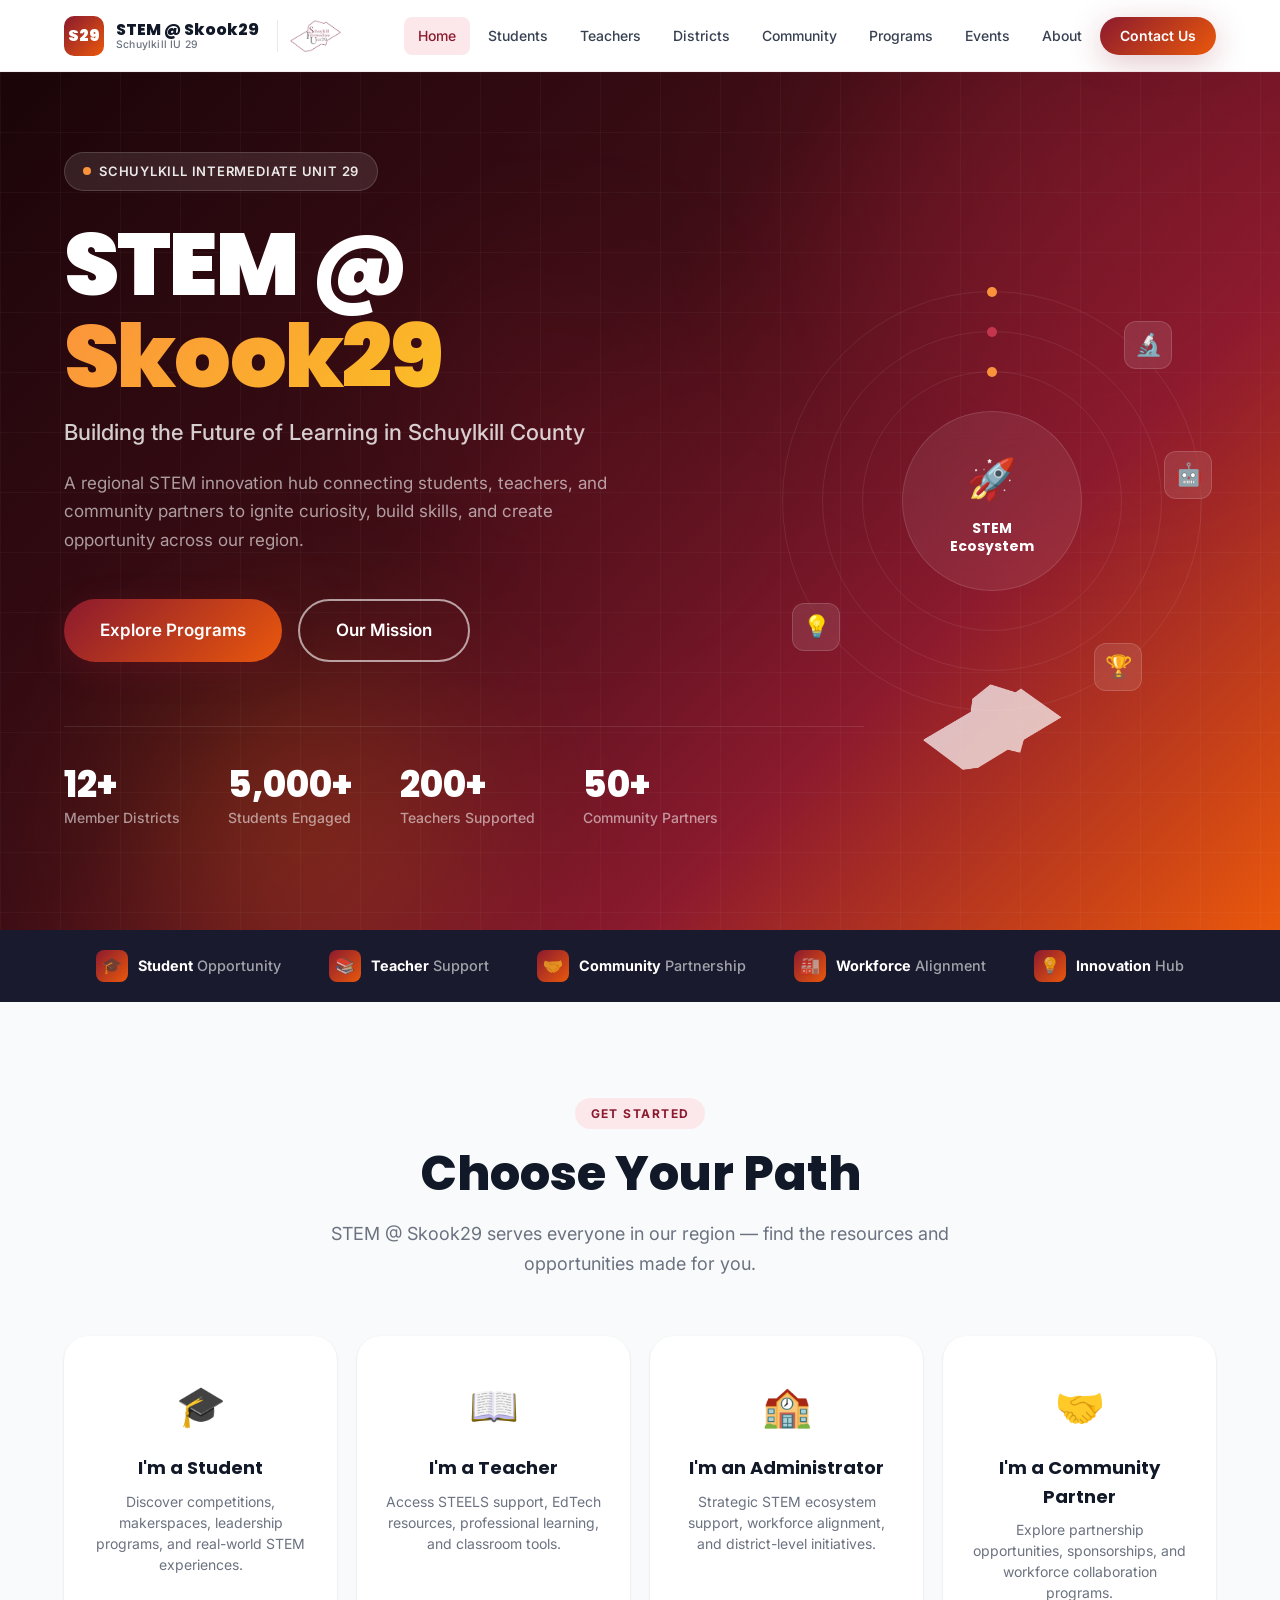
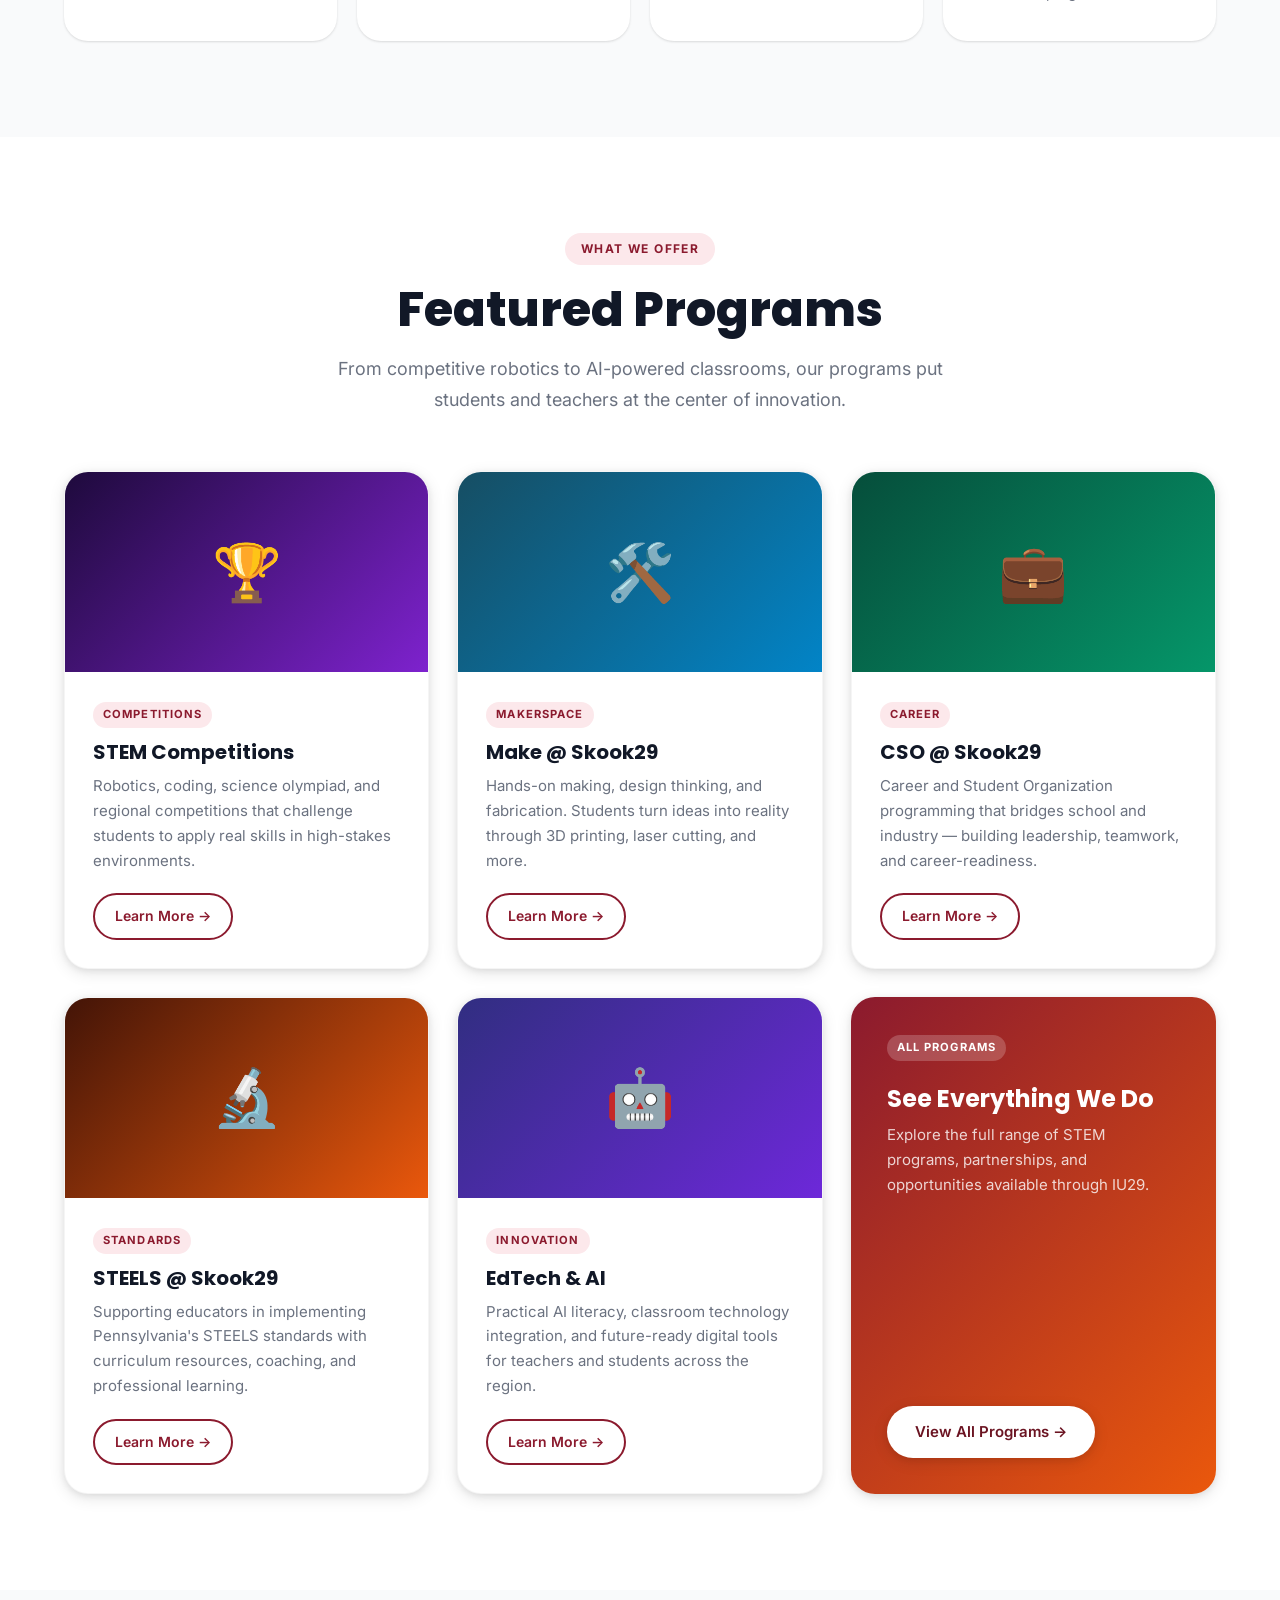
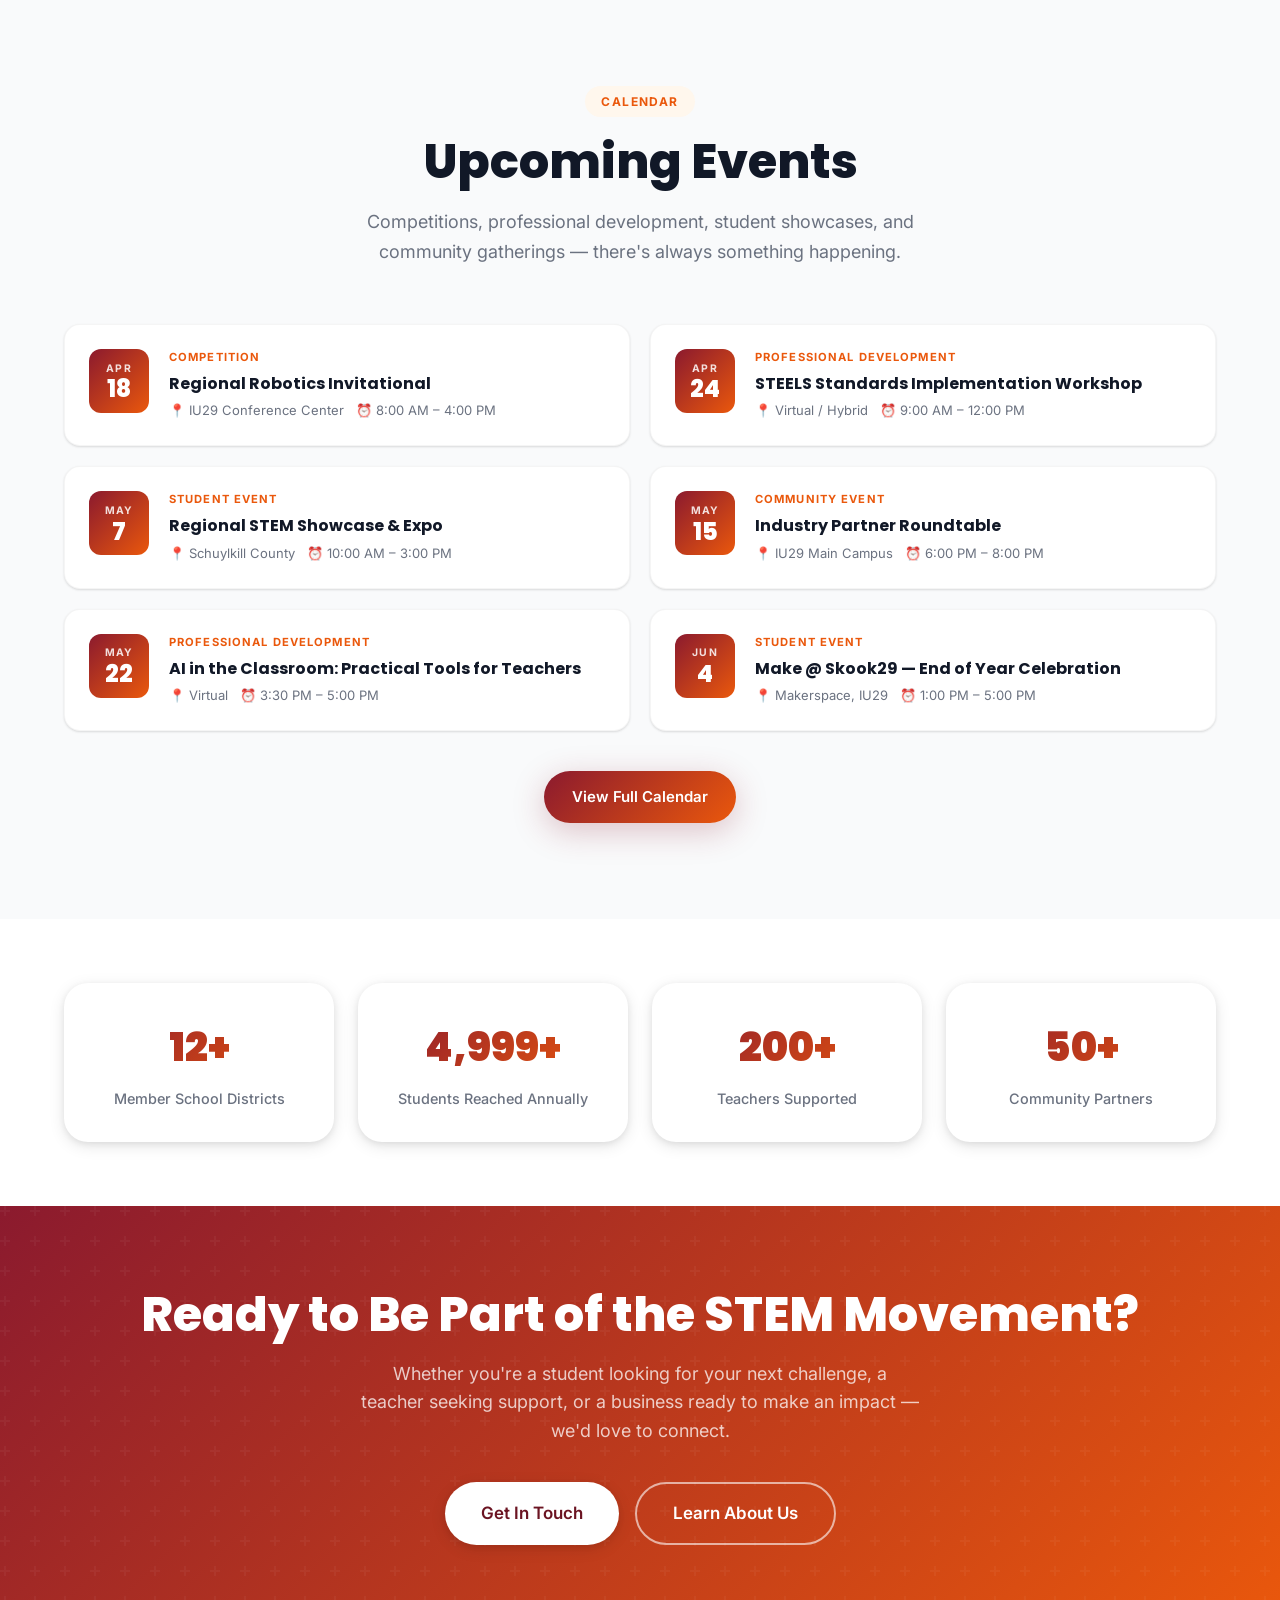
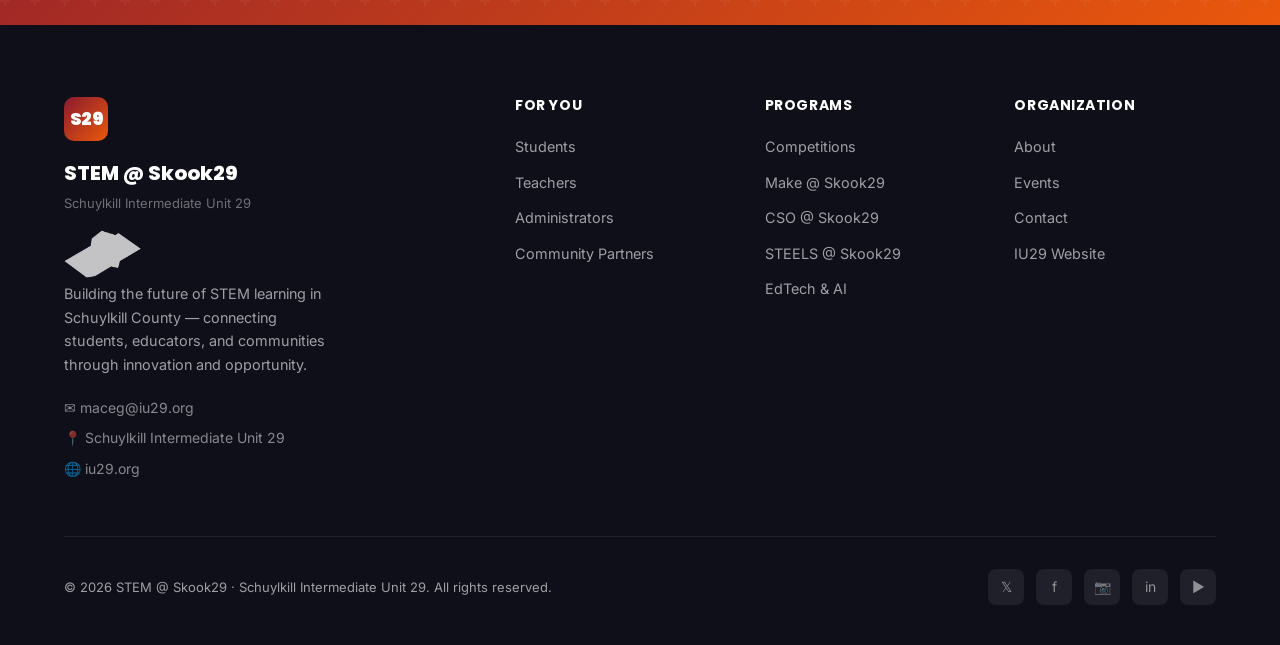
==== commit 11a4aa6a: "Add files via upload" ====
--- a/index.html
+++ b/index.html
@@ -126,6 +126,7 @@
           <span class="nav-brand-name">STEM @ Skook29</span>
           <span class="nav-brand-sub">Schuylkill IU 29</span>
         </div>
+        <img src="assets/images/iu29-logo.png" alt="Schuylkill Intermediate Unit 29" class="nav-iu29-logo" loading="lazy" />
       </a>
       <div class="nav-links">
         <a href="index.html" class="active">Home</a>
@@ -169,7 +170,7 @@
     <div class="hero-visual">
       <div class="hero-visual-inner">
         <div class="hero-ring hero-ring-1"><div class="hero-ring-dot"></div></div>
-        <div class="hero-ring hero-ring-2"><div class="hero-ring-dot" style="background:#a855f7"></div></div>
+        <div class="hero-ring hero-ring-2"><div class="hero-ring-dot" style="background:#c4364e"></div></div>
         <div class="hero-ring hero-ring-3"><div class="hero-ring-dot" style="background:#fb923c"></div></div>
         <div class="hero-center-badge">
           <div class="hero-center-emoji">🚀</div>
@@ -179,15 +180,16 @@
         <div class="hero-orbit-icon" style="bottom: 60px; left: 10px;">💡</div>
         <div class="hero-orbit-icon" style="top: 160px; right: -10px;">🤖</div>
         <div class="hero-orbit-icon" style="bottom: 20px; right: 60px;">🏆</div>
+        <img src="assets/images/iu29-logo.png" alt="Schuylkill Intermediate Unit 29" class="hero-iu29-logo" loading="lazy" />
       </div>
     </div>
 
     <div class="container">
       <div class="hero-content">
-        <div class="hero-eyebrow">
+        <a href="https://www.iu29.org/" class="hero-eyebrow" target="_blank" rel="noopener noreferrer" aria-label="Visit Schuylkill Intermediate Unit 29 website">
           <div class="hero-eyebrow-dot"></div>
           Schuylkill Intermediate Unit 29
-        </div>
+        </a>
         <h1 class="hero-title">
           STEM @<br>
           <span class="hero-title-accent">Skook29</span>
@@ -203,7 +205,7 @@
         </div>
         <div class="hero-stats">
           <div>
-            <div class="hero-stat-value" data-counter="14" data-suffix="+">14+</div>
+            <div class="hero-stat-value" data-counter="12" data-suffix="+">12+</div>
             <div class="hero-stat-label">Member Districts</div>
           </div>
           <div>
@@ -481,7 +483,7 @@
     <div class="container">
       <div class="grid-4 fade-in">
         <div class="stat-card">
-          <div class="value" data-counter="14" data-suffix="+">14+</div>
+          <div class="value" data-counter="12" data-suffix="+">12+</div>
           <div class="label">Member School Districts</div>
         </div>
         <div class="stat-card">
@@ -522,9 +524,10 @@
           <div class="nav-logo">S29</div>
           <div class="footer-brand-name">STEM @ Skook29</div>
           <div class="footer-brand-sub">Schuylkill Intermediate Unit 29</div>
+          <img src="assets/images/iu29-logo.png" alt="Schuylkill Intermediate Unit 29" class="footer-iu29-logo" loading="lazy" />
           <p>Building the future of STEM learning in Schuylkill County — connecting students, educators, and communities through innovation and opportunity.</p>
           <div class="footer-contact">
-            <a href="mailto:gmacer@iu29.org">✉ gmacer@iu29.org</a>
+            <a href="mailto:maceg@iu29.org">✉ maceg@iu29.org</a>
             <a href="#">📍 Schuylkill Intermediate Unit 29</a>
             <a href="#">🌐 iu29.org</a>
           </div>
--- a/css/styles.css
+++ b/css/styles.css
@@ -6,13 +6,13 @@
 
 /* --- CSS Custom Properties --- */
 :root {
-  --purple-900: #1e0a3c;
-  --purple-800: #3b0764;
-  --purple-700: #581c87;
-  --purple-600: #7e22ce;
-  --purple-500: #9333ea;
-  --purple-400: #a855f7;
-  --purple-100: #f3e8ff;
+  --purple-900: #1a0509;
+  --purple-800: #3d0d15;
+  --purple-700: #6b1422;
+  --purple-600: #8b1a2e;
+  --purple-500: #a52035;
+  --purple-400: #c4364e;
+  --purple-100: #fce8eb;
 
   --orange-600: #ea580c;
   --orange-500: #f97316;
@@ -29,17 +29,17 @@
   --gray-50: #f9fafb;
   --white: #ffffff;
 
-  --gradient-main: linear-gradient(135deg, #7e22ce 0%, #ea580c 100%);
-  --gradient-hero: linear-gradient(135deg, #1e0a3c 0%, #3b0764 40%, #7e22ce 70%, #ea580c 100%);
-  --gradient-card: linear-gradient(135deg, #7e22ce, #9333ea);
+  --gradient-main: linear-gradient(135deg, #8b1a2e 0%, #ea580c 100%);
+  --gradient-hero: linear-gradient(135deg, #1a0509 0%, #3d0d15 40%, #8b1a2e 70%, #ea580c 100%);
+  --gradient-card: linear-gradient(135deg, #8b1a2e, #a52035);
   --gradient-orange: linear-gradient(135deg, #ea580c, #f97316);
-  --gradient-subtle: linear-gradient(135deg, #f3e8ff 0%, #fff7ed 100%);
+  --gradient-subtle: linear-gradient(135deg, #fce8eb 0%, #fff7ed 100%);
 
   --shadow-sm: 0 1px 3px rgba(0,0,0,0.08), 0 1px 2px rgba(0,0,0,0.06);
   --shadow-md: 0 4px 16px rgba(0,0,0,0.10), 0 2px 6px rgba(0,0,0,0.07);
   --shadow-lg: 0 10px 40px rgba(0,0,0,0.12), 0 4px 12px rgba(0,0,0,0.08);
   --shadow-xl: 0 20px 60px rgba(0,0,0,0.15);
-  --shadow-purple: 0 8px 32px rgba(126,34,206,0.25);
+  --shadow-purple: 0 8px 32px rgba(139,26,46,0.25);
   --shadow-orange: 0 8px 32px rgba(234,88,12,0.25);
 
   --radius-sm: 8px;
@@ -165,7 +165,7 @@
   background: rgba(255,255,255,0.95);
   backdrop-filter: blur(20px);
   -webkit-backdrop-filter: blur(20px);
-  border-bottom: 1px solid rgba(126,34,206,0.08);
+  border-bottom: 1px solid rgba(139,26,46,0.08);
   transition: box-shadow 0.3s ease;
 }
 
@@ -340,7 +340,7 @@
 
 .btn-primary:hover {
   transform: translateY(-2px);
-  box-shadow: 0 12px 40px rgba(126,34,206,0.35);
+  box-shadow: 0 12px 40px rgba(139,26,46,0.35);
 }
 
 .btn-secondary {
@@ -511,7 +511,7 @@
 .hero-orb-1 {
   width: 600px;
   height: 600px;
-  background: radial-gradient(circle, #9333ea, transparent);
+  background: radial-gradient(circle, #a52035, transparent);
   top: -200px;
   right: -100px;
 }
@@ -527,7 +527,7 @@
 .hero-orb-3 {
   width: 300px;
   height: 300px;
-  background: radial-gradient(circle, #7e22ce, transparent);
+  background: radial-gradient(circle, #8b1a2e, transparent);
   top: 200px;
   left: 400px;
 }
@@ -819,7 +819,7 @@
 .page-hero-orb-1 {
   width: 500px;
   height: 500px;
-  background: radial-gradient(circle, #9333ea, transparent);
+  background: radial-gradient(circle, #a52035, transparent);
   top: -200px;
   right: -100px;
 }
@@ -1270,3 +1270,57 @@
   .hero-title { font-size: 2.5rem; }
   .container { padding: 0 16px; }
 }
+
+/* =========================================
+   IU29 LOGO PLACEMENTS
+   ========================================= */
+
+/* Header logo */
+.nav-iu29-logo {
+  height: 32px;
+  width: auto;
+  object-fit: contain;
+  opacity: 0.85;
+  margin-left: 6px;
+  border-left: 1px solid rgba(0,0,0,0.1);
+  padding-left: 12px;
+}
+
+@media (max-width: 600px) {
+  .nav-iu29-logo { display: none; }
+}
+
+/* Hero visual logo */
+.hero-iu29-logo {
+  position: absolute;
+  bottom: -60px;
+  left: 50%;
+  transform: translateX(-50%);
+  width: 140px;
+  height: auto;
+  object-fit: contain;
+  opacity: 0.7;
+  filter: brightness(0) invert(1);
+}
+
+/* Footer logo */
+.footer-iu29-logo {
+  height: 48px;
+  width: auto;
+  object-fit: contain;
+  opacity: 0.75;
+  margin-top: 16px;
+  margin-bottom: 4px;
+  filter: brightness(0) invert(1);
+}
+
+/* Clickable eyebrow pill */
+a.hero-eyebrow {
+  display: inline-flex;
+  text-decoration: none;
+  transition: opacity 0.2s ease, transform 0.2s ease;
+}
+a.hero-eyebrow:hover {
+  opacity: 0.8;
+  transform: translateY(-1px);
+}
